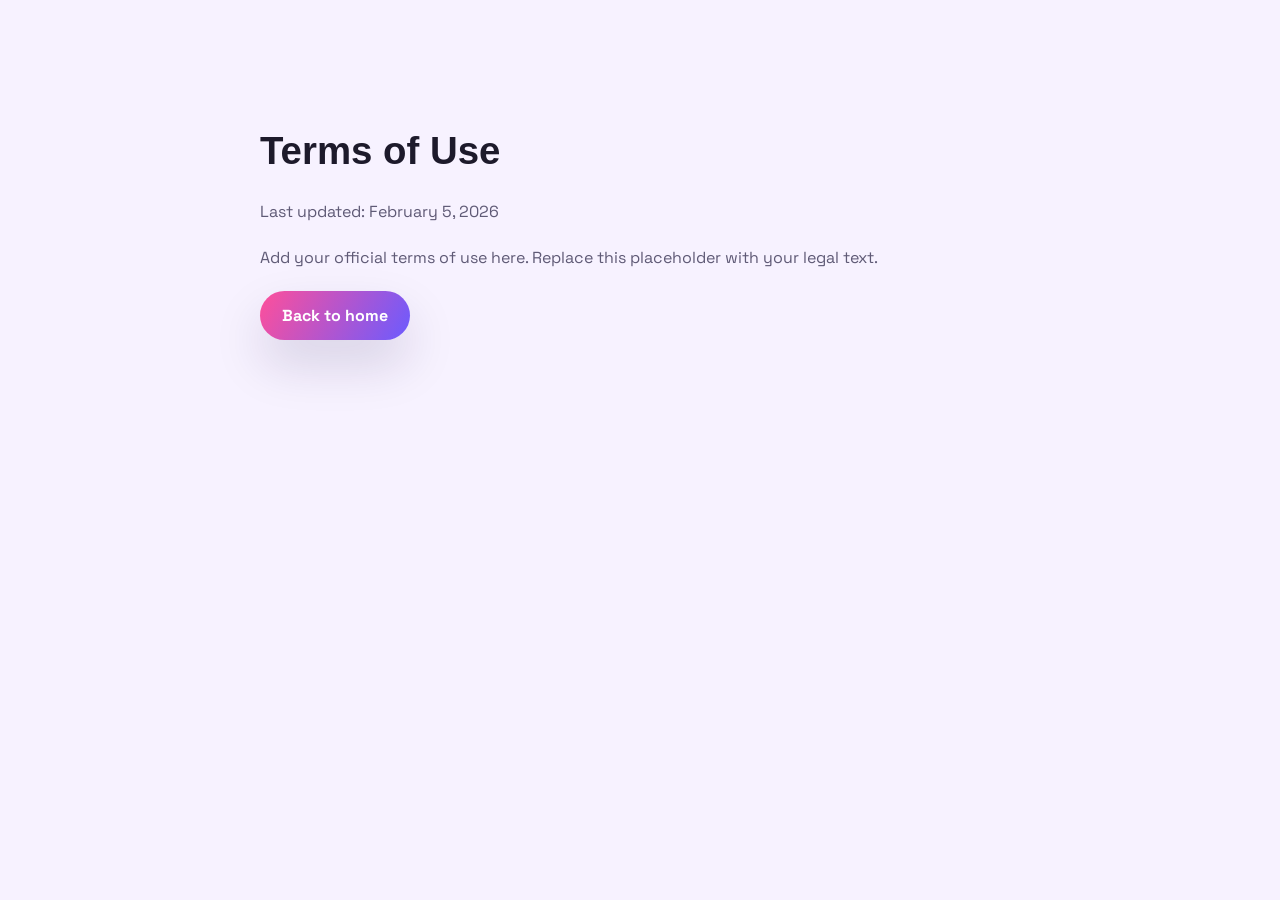
==== terms.html @ 84267fb8 "Website v1" ====
<!doctype html>
<html lang="en">
  <head>
    <meta charset="utf-8" />
    <meta name="viewport" content="width=device-width, initial-scale=1" />
    <title>Terms of Use — Rel Games</title>
    <link
      href="https://fonts.googleapis.com/css2?family=Baloo+2:wght@500;700;800&family=Space+Grotesk:wght@400;500;600;700&display=swap"
      rel="stylesheet"
    />
    <link rel="stylesheet" href="styles.css" />
  </head>
  <body>
    <main class="container" style="padding: 120px 0 80px; max-width: 760px;">
      <h1 style="font-family: 'Syne', sans-serif; font-size: 2.4rem; margin-bottom: 18px;">Terms of Use</h1>
      <p style="color: var(--muted);">Last updated: February 5, 2026</p>
      <p style="margin-top: 20px; color: var(--muted);">
        Add your official terms of use here. Replace this placeholder with your legal text.
      </p>
      <p style="margin-top: 20px;"><a class="cta" href="index.html">Back to home</a></p>
    </main>
  </body>
</html>
---- styles.css ----
:root {
  --bg: #f7f2ff;
  --bg-soft: #ffffff;
  --ink: #1d1a2b;
  --muted: #5f5a76;
  --accent: #ff4f9a;
  --accent-2: #6b5bff;
  --accent-3: #20c997;
  --accent-4: #ffd166;
  --card: #ffffff;
  --stroke: rgba(29, 26, 43, 0.12);
  --shadow: 0 24px 50px rgba(31, 23, 74, 0.15);
  --radius: 28px;
}

[data-theme="dark"] {
  --bg: #141225;
  --bg-soft: #1a1830;
  --ink: #f3f2fb;
  --muted: #bbb5d5;
  --accent: #ff6aa9;
  --accent-2: #7d71ff;
  --accent-3: #2fd9ac;
  --accent-4: #ffd166;
  --card: #1c1a33;
  --stroke: rgba(255, 255, 255, 0.16);
  --shadow: 0 24px 50px rgba(4, 3, 10, 0.45);
}

* {
  box-sizing: border-box;
  margin: 0;
  padding: 0;
}

body {
  font-family: "Space Grotesk", sans-serif;
  background: var(--bg);
  color: var(--ink);
  line-height: 1.6;
}

a {
  color: inherit;
  text-decoration: none;
}

.container {
  width: min(1120px, 90vw);
  margin: 0 auto;
}

.ambient {
  position: fixed;
  inset: 0;
  z-index: -1;
  overflow: hidden;
  background: linear-gradient(180deg, #fff 0%, #f7f2ff 50%, #f9f6ff 100%);
}

[data-theme="dark"] .ambient {
  background: linear-gradient(180deg, #151229 0%, #120f22 50%, #0d0b1a 100%);
}

.shape {
  position: absolute;
  filter: blur(0);
  animation: float 16s ease-in-out infinite;
}

.blob {
  border-radius: 50%;
  opacity: 0.5;
}

.blob-1 {
  width: 520px;
  height: 520px;
  top: -220px;
  left: -140px;
  background: radial-gradient(circle, rgba(255, 79, 154, 0.35), transparent 65%);
}

.blob-2 {
  width: 420px;
  height: 420px;
  bottom: -160px;
  right: -120px;
  background: radial-gradient(circle, rgba(107, 91, 255, 0.32), transparent 65%);
  animation-delay: 3s;
}

.pill {
  width: 220px;
  height: 90px;
  border-radius: 999px;
  background: rgba(32, 201, 151, 0.22);
  transform: rotate(-18deg);
}

.pill-1 {
  top: 120px;
  right: 12%;
}

.pill-2 {
  bottom: 140px;
  left: 12%;
  background: rgba(255, 209, 102, 0.35);
  animation-delay: 5s;
}

.star {
  width: 140px;
  height: 140px;
  right: 35%;
  top: 60%;
  background: conic-gradient(from 120deg, rgba(255, 79, 154, 0.35), rgba(107, 91, 255, 0.35));
  clip-path: polygon(50% 0%, 62% 34%, 98% 35%, 69% 57%, 80% 92%, 50% 72%, 20% 92%, 31% 57%, 2% 35%, 38% 34%);
  opacity: 0.3;
}

.site-header {
  position: sticky;
  top: 0;
  z-index: 10;
  backdrop-filter: blur(12px);
  background: rgba(255, 255, 255, 0.85);
  border-bottom: 1px solid var(--stroke);
}

[data-theme="dark"] .site-header {
  background: rgba(18, 15, 34, 0.88);
}

.nav {
  display: flex;
  align-items: center;
  justify-content: space-between;
  padding: 20px 0;
  gap: 24px;
}

.brand {
  display: flex;
  align-items: center;
  gap: 12px;
  font-weight: 700;
  font-size: 1.1rem;
}

.brand img {
  width: 44px;
  height: 44px;
}

.nav-links {
  display: flex;
  gap: 24px;
  color: var(--muted);
  font-weight: 600;
}

.nav-links a:hover {
  color: var(--ink);
}

.nav-actions {
  display: flex;
  align-items: center;
  gap: 12px;
}

.theme-toggle {
  border: 2px solid var(--ink);
  background: var(--bg-soft);
  color: var(--ink);
  border-radius: 999px;
  width: 42px;
  height: 42px;
  display: inline-flex;
  align-items: center;
  justify-content: center;
  padding: 0;
  font-weight: 700;
  cursor: pointer;
}

.theme-toggle .icon-sun,
.theme-toggle .icon-moon {
  display: inline-flex;
}

.theme-toggle .icon-moon {
  display: none;
}

[data-theme="dark"] .theme-toggle .icon-sun {
  display: none;
}

[data-theme="dark"] .theme-toggle .icon-moon {
  display: inline-flex;
}

[data-theme="light"] .theme-toggle .icon-moon {
  display: none;
}

.cta {
  background: linear-gradient(120deg, var(--accent), var(--accent-2));
  color: #fff;
  padding: 12px 22px;
  border-radius: 999px;
  font-weight: 700;
  box-shadow: var(--shadow);
  display: inline-flex;
  align-items: center;
  justify-content: center;
}

.ghost {
  border: 2px solid var(--ink);
  padding: 10px 22px;
  border-radius: 999px;
  color: var(--ink);
  font-weight: 700;
  background: #fff;
}

[data-theme="dark"] .ghost {
  background: rgba(255, 255, 255, 0.05);
}

.hero {
  padding: 120px 0 80px;
}

.hero-grid {
  display: grid;
  grid-template-columns: repeat(auto-fit, minmax(280px, 1fr));
  gap: 48px;
  align-items: center;
}

.hero-copy h1 {
  font-family: "Baloo 2", cursive;
  font-size: clamp(2.8rem, 5vw, 4.6rem);
  line-height: 1.05;
  margin: 16px 0 18px;
}

.eyebrow {
  text-transform: uppercase;
  letter-spacing: 0.3em;
  color: var(--accent-2);
  font-size: 0.75rem;
  font-weight: 700;
}

.lead {
  color: var(--muted);
  font-size: 1.05rem;
}

.hero-actions {
  display: flex;
  flex-wrap: wrap;
  gap: 16px;
  margin: 28px 0 30px;
}

.hero-tags {
  display: flex;
  flex-wrap: wrap;
  gap: 10px;
}

.hero-tags span {
  padding: 8px 16px;
  border-radius: 999px;
  border: 2px solid var(--ink);
  background: #fff;
  font-weight: 700;
  font-size: 0.85rem;
}

.hero-card {
  position: relative;
  padding: 28px;
  border-radius: var(--radius);
  background: var(--card);
  border: 2px solid var(--ink);
  box-shadow: var(--shadow);
  overflow: hidden;
  display: grid;
  gap: 18px;
  place-items: center;
}

[data-theme="dark"] .hero-tags span {
  background: rgba(255, 255, 255, 0.08);
}

.hero-card img {
  width: min(280px, 80vw);
}

.hero-card-note {
  text-align: center;
}

.hero-card-note h2 {
  font-family: "Baloo 2", cursive;
  font-size: 1.6rem;
}

.games {
  padding: 80px 0;
}

.section-head {
  display: flex;
  flex-direction: column;
  gap: 12px;
  margin-bottom: 36px;
}

.section-head h2 {
  font-family: "Baloo 2", cursive;
  font-size: 2.6rem;
}

.section-head p {
  color: var(--muted);
}

.games-grid {
  display: grid;
  grid-template-columns: repeat(auto-fit, minmax(240px, 1fr));
  gap: 24px;
}

.game-card {
  background: var(--card);
  border: 2px solid var(--ink);
  border-radius: 24px;
  padding: 22px;
  display: flex;
  flex-direction: column;
  gap: 14px;
  min-height: 280px;
  transition: transform 0.3s ease, box-shadow 0.3s ease;
}

.game-card:hover {
  transform: translateY(-6px);
  box-shadow: var(--shadow);
}

.game-card img {
  width: 76px;
  height: 76px;
  border-radius: 20px;
  object-fit: cover;
}

.game-card h3 {
  font-size: 1.2rem;
}

.game-card p {
  color: var(--muted);
  font-size: 0.95rem;
}

.game-links {
  display: flex;
  gap: 10px;
  margin-top: auto;
}

.game-links a {
  flex: 1;
  text-align: center;
  border-radius: 12px;
  padding: 10px 12px;
  border: 2px solid var(--ink);
  font-weight: 700;
  font-size: 0.85rem;
  background: #fff;
  color: #1d1a2b;
}

.game-links a.primary {
  background: linear-gradient(120deg, rgba(255, 79, 154, 0.9), rgba(107, 91, 255, 0.9));
  color: #fff;
}

.studio {
  padding: 80px 0;
  background: #fff;
}

[data-theme="dark"] .studio {
  background: #16142a;
}

.studio-grid {
  display: grid;
  grid-template-columns: repeat(auto-fit, minmax(260px, 1fr));
  gap: 36px;
  align-items: center;
}

.studio-grid h2 {
  font-family: "Baloo 2", cursive;
  font-size: 2.2rem;
  margin-bottom: 12px;
}

.studio-grid p {
  color: var(--muted);
}

.studio-cards {
  display: grid;
  gap: 16px;
}

.studio-card {
  padding: 18px;
  border-radius: 18px;
  background: #fff5fb;
  border: 2px solid var(--ink);
}

.studio-card h3 {
  color: #1d1a2b;
}

.studio-card p {
  color: #3f3a57;
}

[data-theme="dark"] .studio-card {
  background: #25223f;
  border-color: rgba(255, 255, 255, 0.24);
}

[data-theme="dark"] .studio-card h3 {
  color: #f5f4ff;
}

[data-theme="dark"] .studio-card p {
  color: #c6c2de;
}

.contact {
  padding: 80px 0 100px;
}

.contact-grid {
  display: grid;
  grid-template-columns: repeat(auto-fit, minmax(260px, 1fr));
  gap: 36px;
}

.contact-card {
  padding: 24px;
  border-radius: var(--radius);
  border: 2px solid var(--ink);
  background: var(--card);
}

.contact-card h3 {
  margin-bottom: 12px;
}

.socials {
  display: flex;
  gap: 12px;
  margin-top: 16px;
  flex-wrap: wrap;
}

.socials a {
  padding: 8px 14px;
  border-radius: 999px;
  border: 2px solid var(--ink);
  font-size: 0.85rem;
  background: #fff;
}

[data-theme="dark"] .socials a {
  background: rgba(255, 255, 255, 0.05);
}

.site-footer {
  border-top: 2px solid var(--ink);
  padding: 32px 0 40px;
  background: #fff;
}

[data-theme="dark"] .site-footer {
  background: #111022;
}

.footer-grid {
  display: flex;
  flex-wrap: wrap;
  justify-content: space-between;
  gap: 16px;
  align-items: center;
}

.footer-logo {
  width: 40px;
  height: 40px;
  margin-bottom: 8px;
}

.footer-links {
  display: flex;
  gap: 16px;
  color: var(--muted);
}

@keyframes float {
  0%,
  100% {
    transform: translateY(0);
  }
  50% {
    transform: translateY(-18px);
  }
}

@media (max-width: 860px) {
  .nav {
    flex-direction: column;
  }

  .nav-links {
    flex-wrap: wrap;
    justify-content: center;
  }

  .nav-actions {
    width: 100%;
    justify-content: center;
  }

  .hero {
    padding-top: 90px;
  }
}

@media (max-width: 600px) {
  .cta {
    width: 100%;
  }

  .theme-toggle {
    width: 42px;
  }

  .ghost {
    width: 100%;
    text-align: center;
  }

  .footer-grid {
    flex-direction: column;
    align-items: flex-start;
  }
}
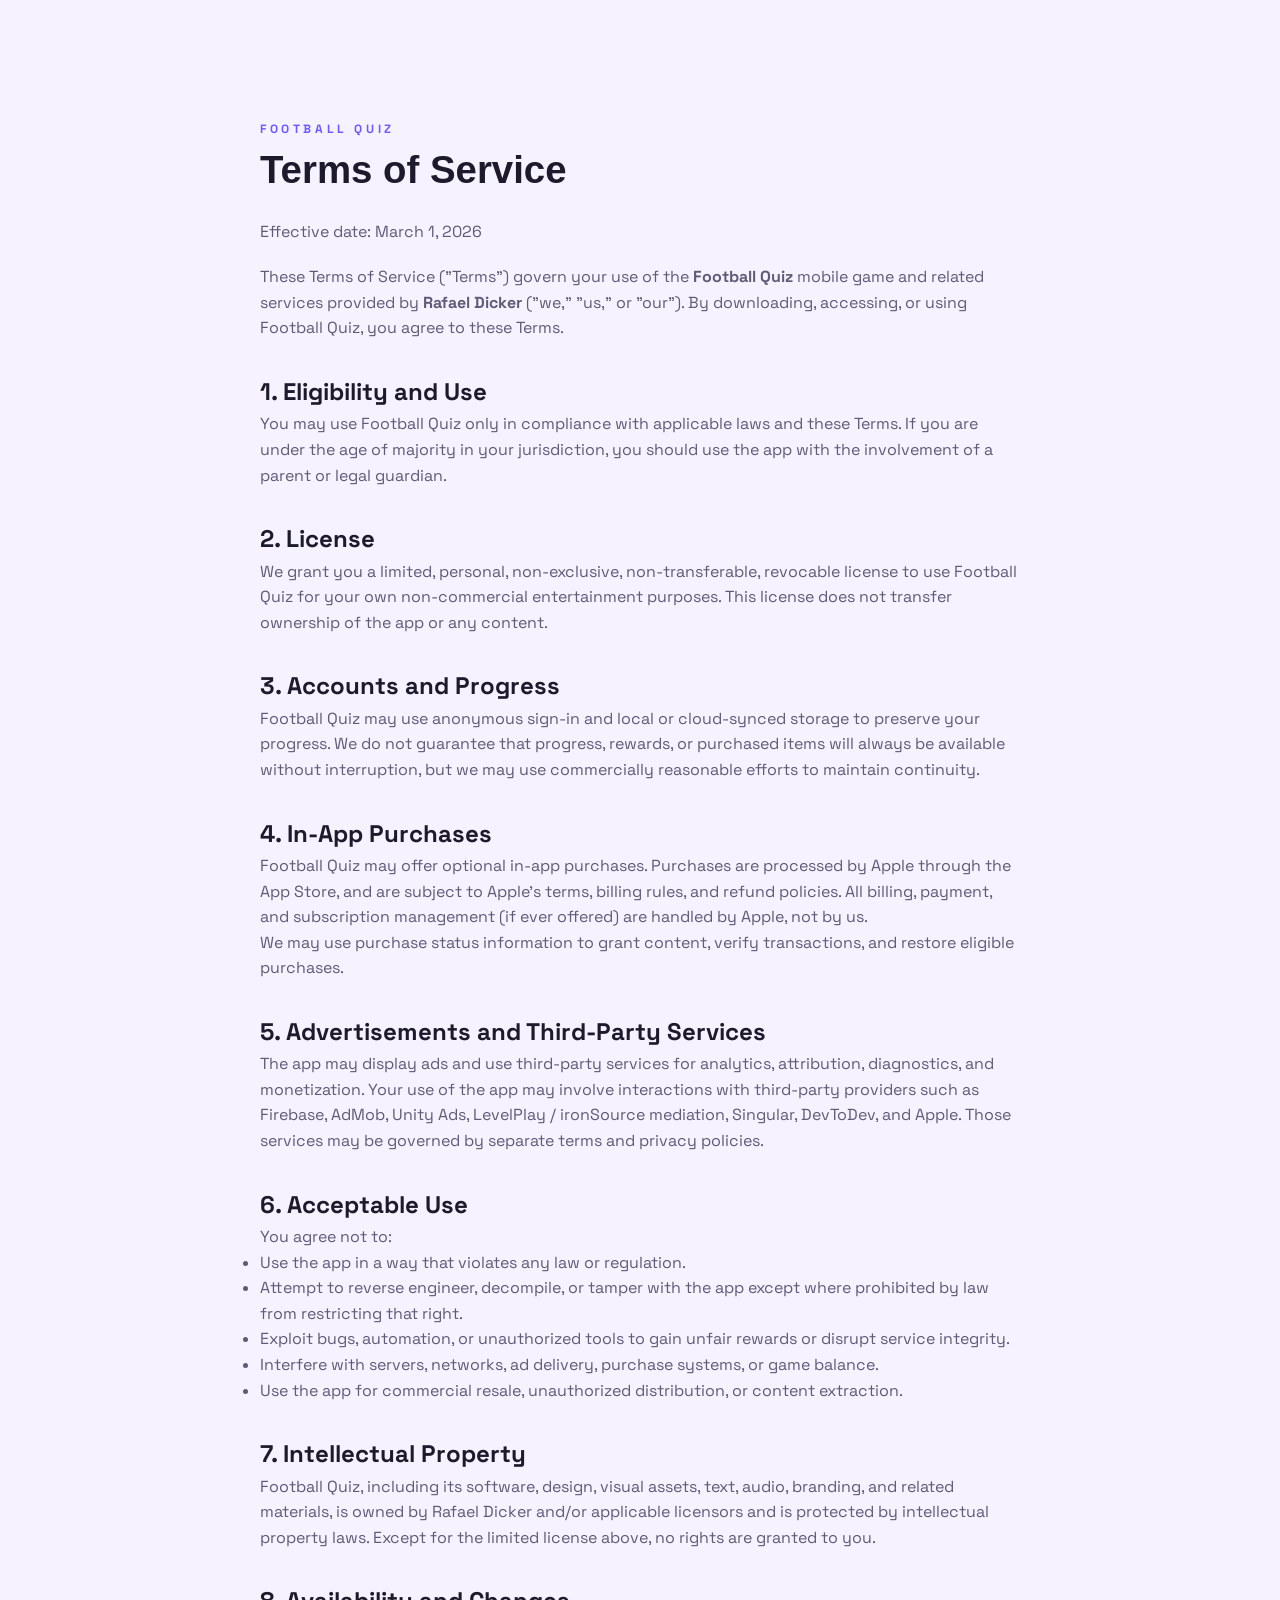
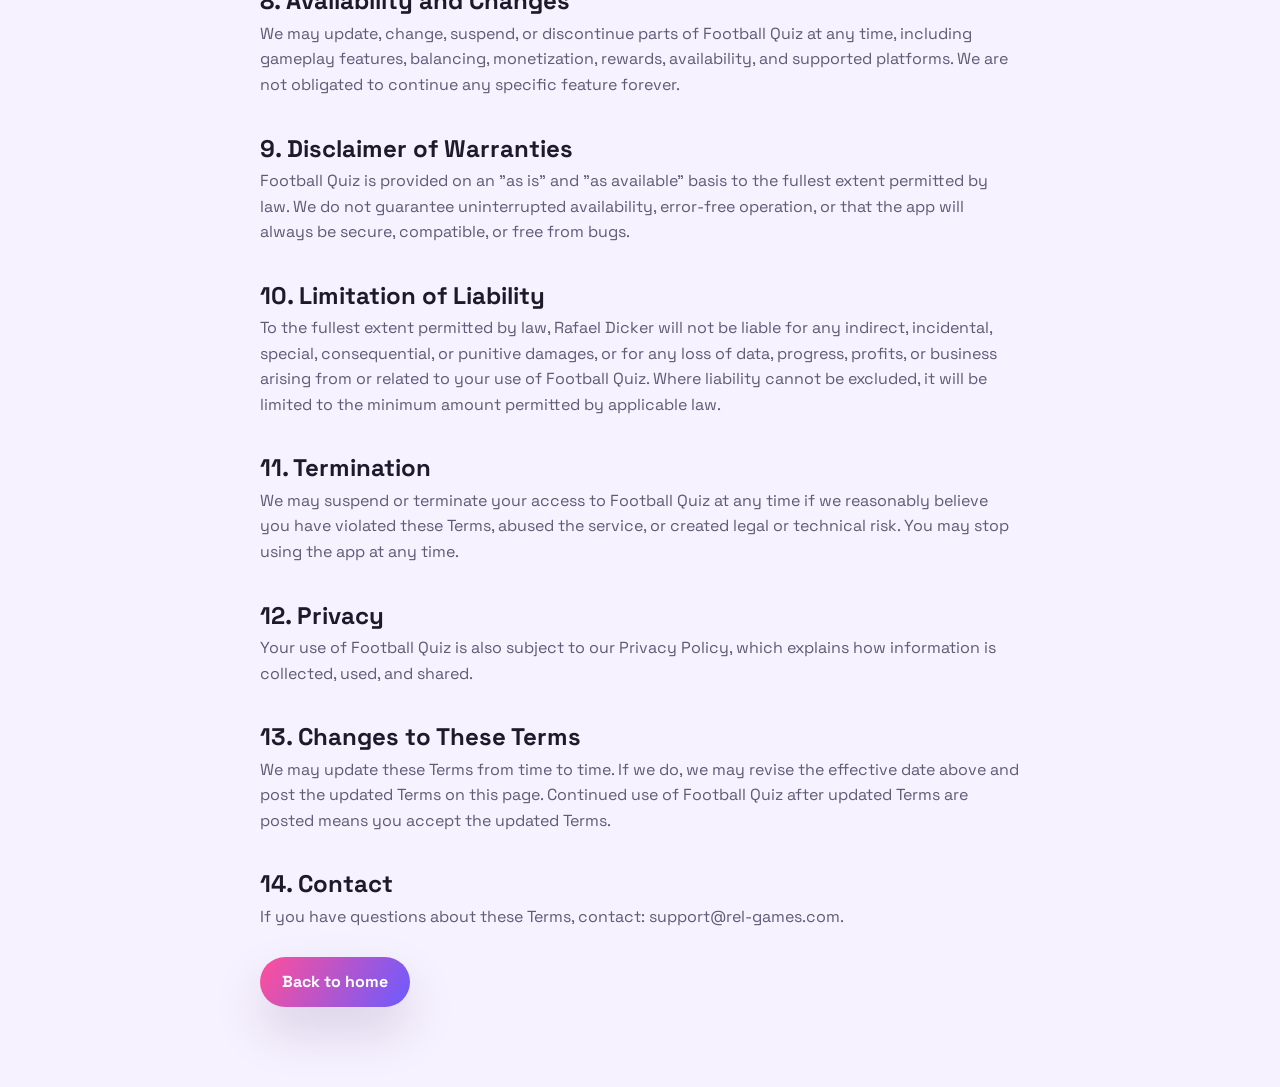
==== commit ed80b90c: "Add files via upload" ====
--- a/terms.html
+++ b/terms.html
@@ -3,7 +3,7 @@
   <head>
     <meta charset="utf-8" />
     <meta name="viewport" content="width=device-width, initial-scale=1" />
-    <title>Terms of Use — Rel Games</title>
+    <title>Terms of Service — Football Quiz</title>
     <link
       href="https://fonts.googleapis.com/css2?family=Baloo+2:wght@500;700;800&family=Space+Grotesk:wght@400;500;600;700&display=swap"
       rel="stylesheet"
@@ -12,12 +12,118 @@
   </head>
   <body>
     <main class="container" style="padding: 120px 0 80px; max-width: 760px;">
-      <h1 style="font-family: 'Syne', sans-serif; font-size: 2.4rem; margin-bottom: 18px;">Terms of Use</h1>
-      <p style="color: var(--muted);">Last updated: February 5, 2026</p>
+      <p class="eyebrow">Football Quiz</p>
+      <h1 style="font-family: 'Syne', sans-serif; font-size: 2.4rem; margin-bottom: 18px;">Terms of Service</h1>
+      <p style="color: var(--muted);">Effective date: March 1, 2026</p>
       <p style="margin-top: 20px; color: var(--muted);">
-        Add your official terms of use here. Replace this placeholder with your legal text.
+        These Terms of Service ("Terms") govern your use of the <strong>Football Quiz</strong> mobile game
+        and related services provided by <strong>Rafael Dicker</strong> ("we," "us," or "our").
+        By downloading, accessing, or using Football Quiz, you agree to these Terms.
       </p>
-      <p style="margin-top: 20px;"><a class="cta" href="index.html">Back to home</a></p>
+
+      <h2 style="margin-top: 32px;">1. Eligibility and Use</h2>
+      <p style="color: var(--muted);">
+        You may use Football Quiz only in compliance with applicable laws and these Terms.
+        If you are under the age of majority in your jurisdiction, you should use the app with
+        the involvement of a parent or legal guardian.
+      </p>
+
+      <h2 style="margin-top: 32px;">2. License</h2>
+      <p style="color: var(--muted);">
+        We grant you a limited, personal, non-exclusive, non-transferable, revocable license to
+        use Football Quiz for your own non-commercial entertainment purposes.
+        This license does not transfer ownership of the app or any content.
+      </p>
+
+      <h2 style="margin-top: 32px;">3. Accounts and Progress</h2>
+      <p style="color: var(--muted);">
+        Football Quiz may use anonymous sign-in and local or cloud-synced storage to preserve your progress.
+        We do not guarantee that progress, rewards, or purchased items will always be available without interruption,
+        but we may use commercially reasonable efforts to maintain continuity.
+      </p>
+
+      <h2 style="margin-top: 32px;">4. In-App Purchases</h2>
+      <p style="color: var(--muted);">
+        Football Quiz may offer optional in-app purchases. Purchases are processed by Apple through the App Store,
+        and are subject to Apple's terms, billing rules, and refund policies. All billing, payment, and subscription
+        management (if ever offered) are handled by Apple, not by us.
+      </p>
+      <p style="color: var(--muted);">
+        We may use purchase status information to grant content, verify transactions, and restore eligible purchases.
+      </p>
+
+      <h2 style="margin-top: 32px;">5. Advertisements and Third-Party Services</h2>
+      <p style="color: var(--muted);">
+        The app may display ads and use third-party services for analytics, attribution, diagnostics, and monetization.
+        Your use of the app may involve interactions with third-party providers such as Firebase, AdMob, Unity Ads,
+        LevelPlay / ironSource mediation, Singular, DevToDev, and Apple. Those services may be governed by separate terms
+        and privacy policies.
+      </p>
+
+      <h2 style="margin-top: 32px;">6. Acceptable Use</h2>
+      <p style="color: var(--muted);">You agree not to:</p>
+      <ul style="color: var(--muted);">
+        <li>Use the app in a way that violates any law or regulation.</li>
+        <li>Attempt to reverse engineer, decompile, or tamper with the app except where prohibited by law from restricting that right.</li>
+        <li>Exploit bugs, automation, or unauthorized tools to gain unfair rewards or disrupt service integrity.</li>
+        <li>Interfere with servers, networks, ad delivery, purchase systems, or game balance.</li>
+        <li>Use the app for commercial resale, unauthorized distribution, or content extraction.</li>
+      </ul>
+
+      <h2 style="margin-top: 32px;">7. Intellectual Property</h2>
+      <p style="color: var(--muted);">
+        Football Quiz, including its software, design, visual assets, text, audio, branding, and related materials,
+        is owned by Rafael Dicker and/or applicable licensors and is protected by intellectual property laws.
+        Except for the limited license above, no rights are granted to you.
+      </p>
+
+      <h2 style="margin-top: 32px;">8. Availability and Changes</h2>
+      <p style="color: var(--muted);">
+        We may update, change, suspend, or discontinue parts of Football Quiz at any time, including gameplay features,
+        balancing, monetization, rewards, availability, and supported platforms. We are not obligated to continue any
+        specific feature forever.
+      </p>
+
+      <h2 style="margin-top: 32px;">9. Disclaimer of Warranties</h2>
+      <p style="color: var(--muted);">
+        Football Quiz is provided on an "as is" and "as available" basis to the fullest extent permitted by law.
+        We do not guarantee uninterrupted availability, error-free operation, or that the app will always be secure,
+        compatible, or free from bugs.
+      </p>
+
+      <h2 style="margin-top: 32px;">10. Limitation of Liability</h2>
+      <p style="color: var(--muted);">
+        To the fullest extent permitted by law, Rafael Dicker will not be liable for any indirect, incidental,
+        special, consequential, or punitive damages, or for any loss of data, progress, profits, or business
+        arising from or related to your use of Football Quiz. Where liability cannot be excluded, it will be limited
+        to the minimum amount permitted by applicable law.
+      </p>
+
+      <h2 style="margin-top: 32px;">11. Termination</h2>
+      <p style="color: var(--muted);">
+        We may suspend or terminate your access to Football Quiz at any time if we reasonably believe you have violated
+        these Terms, abused the service, or created legal or technical risk. You may stop using the app at any time.
+      </p>
+
+      <h2 style="margin-top: 32px;">12. Privacy</h2>
+      <p style="color: var(--muted);">
+        Your use of Football Quiz is also subject to our <a href="privacy.html">Privacy Policy</a>, which explains
+        how information is collected, used, and shared.
+      </p>
+
+      <h2 style="margin-top: 32px;">13. Changes to These Terms</h2>
+      <p style="color: var(--muted);">
+        We may update these Terms from time to time. If we do, we may revise the effective date above and post the updated
+        Terms on this page. Continued use of Football Quiz after updated Terms are posted means you accept the updated Terms.
+      </p>
+
+      <h2 style="margin-top: 32px;">14. Contact</h2>
+      <p style="color: var(--muted);">
+        If you have questions about these Terms, contact:
+        <a href="mailto:support@rel-games.com">support@rel-games.com</a>.
+      </p>
+
+      <p style="margin-top: 28px;"><a class="cta" href="index.html">Back to home</a></p>
     </main>
   </body>
 </html>
--- a/styles.css
+++ b/styles.css
@@ -38,6 +38,8 @@
   background: var(--bg);
   color: var(--ink);
   line-height: 1.6;
+  min-height: 100dvh;
+  overflow-x: hidden;
 }
 
 a {
@@ -52,10 +54,15 @@
 
 .ambient {
   position: fixed;
-  inset: 0;
+  top: 0;
+  right: 0;
+  bottom: 0;
+  left: 0;
   z-index: -1;
   overflow: hidden;
   background: linear-gradient(180deg, #fff 0%, #f7f2ff 50%, #f9f6ff 100%);
+  min-height: 100dvh;
+  pointer-events: none;
 }
 
 [data-theme="dark"] .ambient {
@@ -538,31 +545,50 @@
 
 @media (max-width: 860px) {
   .nav {
-    flex-direction: column;
+    flex-direction: row;
+    padding: 12px 0;
+    gap: 12px;
   }
 
   .nav-links {
-    flex-wrap: wrap;
-    justify-content: center;
+    display: none;
   }
 
   .nav-actions {
-    width: 100%;
-    justify-content: center;
+    margin-left: auto;
   }
 
   .hero {
     padding-top: 90px;
   }
+
+  .shape {
+    animation: none;
+  }
 }
 
 @media (max-width: 600px) {
-  .cta {
+  .hero-actions .cta {
     width: 100%;
   }
 
   .theme-toggle {
     width: 42px;
+  }
+
+  .nav .cta {
+    width: auto;
+    padding: 10px 14px;
+    font-size: 0.9rem;
+  }
+
+  .brand img {
+    width: 36px;
+    height: 36px;
+  }
+
+  .brand span {
+    font-size: 1rem;
   }
 
   .ghost {
